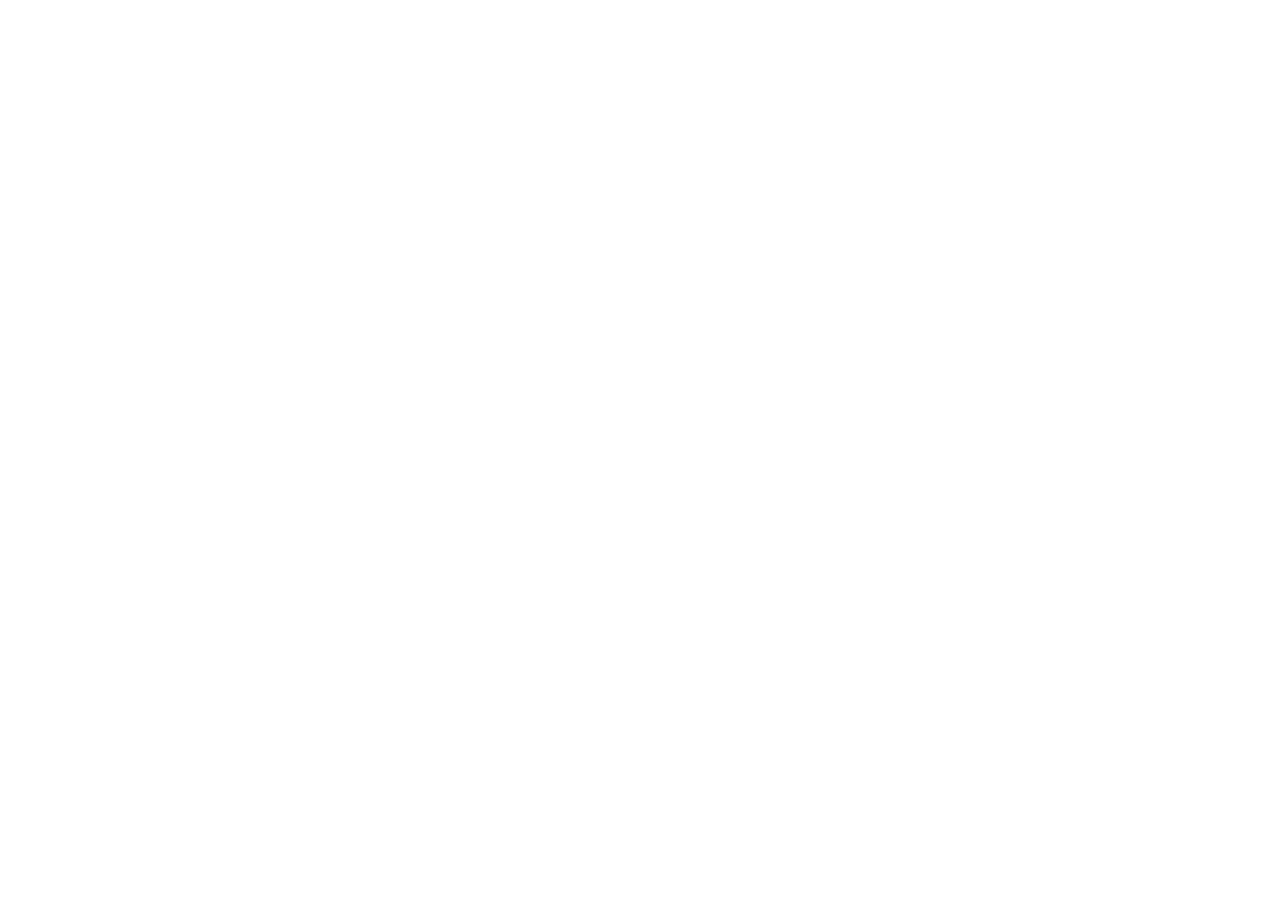
==== admin/index.html @ f62ec7f1 "Add files via upload" ====
<!doctype html>
<html lang="zh-CN">
  <head>
    <meta charset="utf-8">
    <meta name="viewport" content="width=device-width, initial-scale=1">
    <title>内容后台 | 妹姐的DELF B2超级攻略</title>
    <script src="https://identity.netlify.com/v1/netlify-identity-widget.js"></script>
  </head>
  <body>
    <script src="https://unpkg.com/decap-cms@^3.8.0/dist/decap-cms.js"></script>
  </body>
</html>
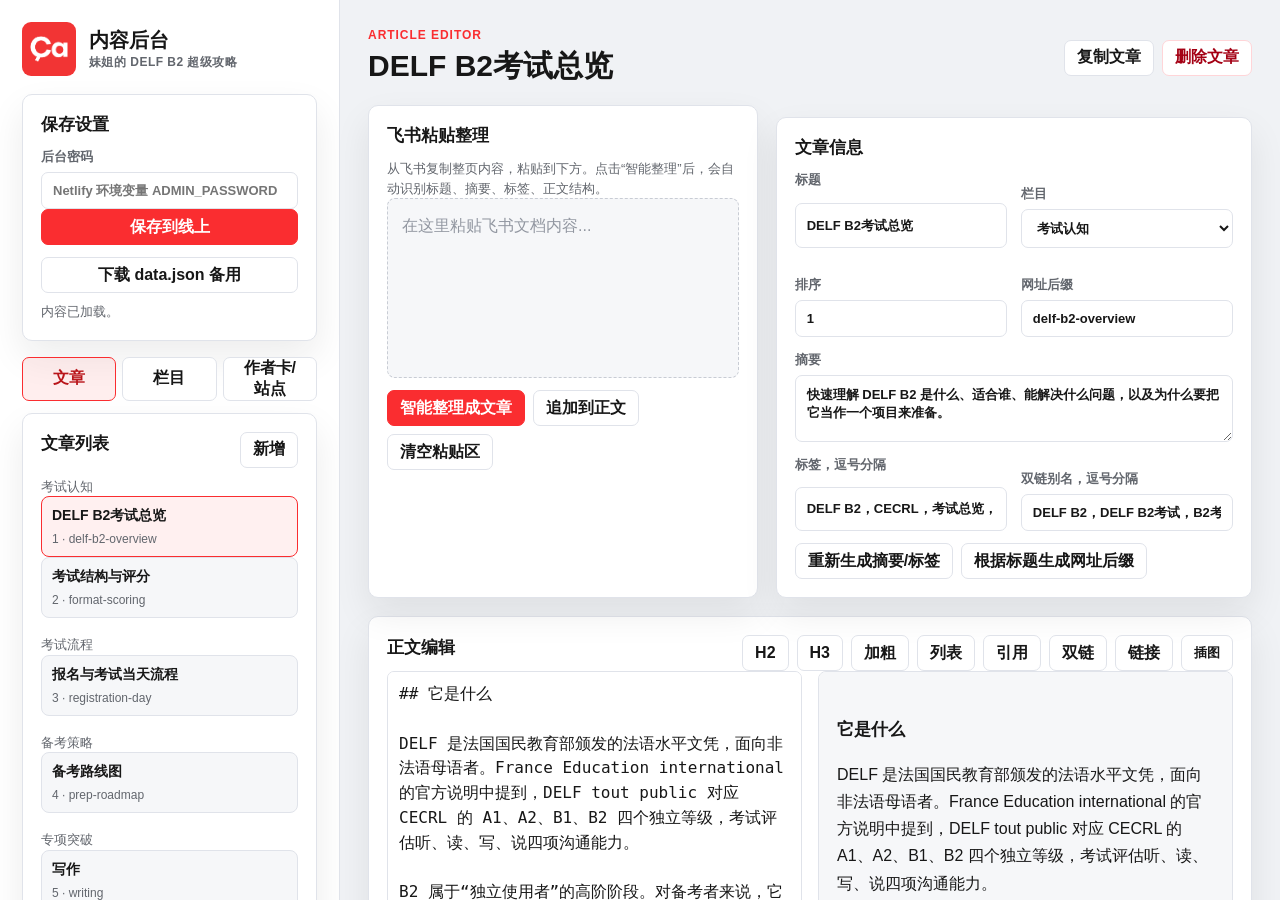
==== commit 6fcd5d40: "Add files via upload" ====
--- a/admin/index.html
+++ b/admin/index.html
@@ -3,10 +3,203 @@
   <head>
     <meta charset="utf-8">
     <meta name="viewport" content="width=device-width, initial-scale=1">
-    <title>内容后台 | 妹姐的DELF B2超级攻略</title>
-    <script src="https://identity.netlify.com/v1/netlify-identity-widget.js"></script>
+    <title>自定义内容后台 | 妹姐的DELF B2超级攻略</title>
+    <link rel="stylesheet" href="admin.css">
   </head>
   <body>
-    <script src="https://unpkg.com/decap-cms@^3.8.0/dist/decap-cms.js"></script>
+    <div class="admin-shell">
+      <aside class="admin-sidebar">
+        <div class="admin-brand">
+          <img id="adminLogo" src="../assets/brand/meijie-logo.png" alt="logo">
+          <div>
+            <strong>内容后台</strong>
+            <span>妹姐的 DELF B2 超级攻略</span>
+          </div>
+        </div>
+
+        <section class="panel connection-panel">
+          <h2>保存设置</h2>
+          <label>
+            后台密码
+            <input id="adminPassword" type="password" placeholder="Netlify 环境变量 ADMIN_PASSWORD">
+          </label>
+          <button class="primary full" id="saveAllButton" type="button">保存到线上</button>
+          <button class="ghost full" id="downloadButton" type="button">下载 data.json 备用</button>
+          <p id="saveStatus" class="hint">本地预览时无法直接写回 GitHub；线上部署后可保存。</p>
+        </section>
+
+        <nav class="admin-tabs" aria-label="后台模块">
+          <button class="tab active" type="button" data-tab="articles">文章</button>
+          <button class="tab" type="button" data-tab="categories">栏目</button>
+          <button class="tab" type="button" data-tab="site">作者卡/站点</button>
+        </nav>
+
+        <section class="panel article-list-panel">
+          <div class="section-head">
+            <h2>文章列表</h2>
+            <button id="newArticleButton" type="button">新增</button>
+          </div>
+          <div id="articleList" class="article-list"></div>
+        </section>
+      </aside>
+
+      <main class="admin-main">
+        <section class="workspace active" id="workspace-articles">
+          <div class="workspace-head">
+            <div>
+              <p class="eyebrow">Article Editor</p>
+              <h1 id="editorTitle">文章编辑</h1>
+            </div>
+            <div class="head-actions">
+              <button id="duplicateArticleButton" type="button">复制文章</button>
+              <button class="danger" id="deleteArticleButton" type="button">删除文章</button>
+            </div>
+          </div>
+
+          <div class="editor-grid">
+            <section class="panel">
+              <h2>飞书粘贴整理</h2>
+              <p class="hint">从飞书复制整页内容，粘贴到下方。点击“智能整理”后，会自动识别标题、摘要、标签、正文结构。</p>
+              <div id="pasteBox" class="paste-box" contenteditable="true" data-placeholder="在这里粘贴飞书文档内容..."></div>
+              <div class="inline-actions">
+                <button class="primary" id="parsePasteButton" type="button">智能整理成文章</button>
+                <button id="appendPasteButton" type="button">追加到正文</button>
+                <button id="clearPasteButton" type="button">清空粘贴区</button>
+              </div>
+            </section>
+
+            <section class="panel">
+              <h2>文章信息</h2>
+              <div class="form-grid">
+                <label>
+                  标题
+                  <input id="articleTitle" type="text">
+                </label>
+                <label>
+                  栏目
+                  <select id="articleCategory"></select>
+                </label>
+                <label>
+                  排序
+                  <input id="articleOrder" type="number" min="1">
+                </label>
+                <label>
+                  网址后缀
+                  <input id="articleSlug" type="text" placeholder="可自动生成">
+                </label>
+              </div>
+              <label>
+                摘要
+                <textarea id="articleSummary" rows="3" placeholder="可自动生成"></textarea>
+              </label>
+              <div class="form-grid">
+                <label>
+                  标签，逗号分隔
+                  <input id="articleTags" type="text">
+                </label>
+                <label>
+                  双链别名，逗号分隔
+                  <input id="articleAliases" type="text">
+                </label>
+              </div>
+              <div class="inline-actions">
+                <button id="regenMetaButton" type="button">重新生成摘要/标签</button>
+                <button id="slugifyButton" type="button">根据标题生成网址后缀</button>
+              </div>
+            </section>
+          </div>
+
+          <section class="panel">
+            <div class="section-head">
+              <h2>正文编辑</h2>
+              <div class="toolbar">
+                <button type="button" data-insert="## ">H2</button>
+                <button type="button" data-insert="### ">H3</button>
+                <button type="button" data-wrap="**">加粗</button>
+                <button type="button" data-line="- ">列表</button>
+                <button type="button" data-line="> ">引用</button>
+                <button type="button" id="wikiButton">双链</button>
+                <button type="button" id="linkButton">链接</button>
+                <label class="file-button">
+                  插图
+                  <input id="imageInput" type="file" accept="image/*">
+                </label>
+              </div>
+            </div>
+            <div class="body-grid">
+              <textarea id="articleBody" rows="24" spellcheck="false"></textarea>
+              <article id="articlePreview" class="preview"></article>
+            </div>
+          </section>
+        </section>
+
+        <section class="workspace" id="workspace-categories">
+          <div class="workspace-head">
+            <div>
+              <p class="eyebrow">Categories</p>
+              <h1>栏目管理</h1>
+            </div>
+            <button class="primary" id="newCategoryButton" type="button">新增栏目</button>
+          </div>
+          <p class="hint">可拖动排序，也可以直接改排序数字。文章编辑页里的栏目下拉会自动跟随这里。</p>
+          <div id="categoryList" class="sortable-list"></div>
+        </section>
+
+        <section class="workspace" id="workspace-site">
+          <div class="workspace-head">
+            <div>
+              <p class="eyebrow">Site & Author</p>
+              <h1>作者卡和站点信息</h1>
+            </div>
+          </div>
+          <div class="editor-grid">
+            <section class="panel">
+              <h2>站点</h2>
+              <label>
+                网站标题
+                <input id="siteTitle" type="text">
+              </label>
+              <label>
+                副标题
+                <input id="siteSubtitle" type="text">
+              </label>
+              <label>
+                搜索框提示
+                <input id="siteSearchPlaceholder" type="text">
+              </label>
+              <label>
+                Logo 路径
+                <input id="siteLogo" type="text">
+              </label>
+            </section>
+            <section class="panel">
+              <h2>作者卡</h2>
+              <label>
+                作者姓名
+                <input id="authorName" type="text">
+              </label>
+              <label>
+                头像路径
+                <input id="authorAvatar" type="text">
+              </label>
+              <label>
+                简介，每行一条
+                <textarea id="authorBio" rows="4"></textarea>
+              </label>
+              <label>
+                微信号
+                <input id="authorWechatId" type="text">
+              </label>
+              <label>
+                微信二维码路径
+                <input id="authorWechatQr" type="text">
+              </label>
+            </section>
+          </div>
+        </section>
+      </main>
+    </div>
+
+    <script src="admin.js"></script>
   </body>
 </html>
--- a/admin/admin.css
+++ b/admin/admin.css
@@ -0,0 +1,414 @@
+:root {
+  --accent: #fa2d30;
+  --accent-dark: #b9151a;
+  --ink: #171717;
+  --muted: #62666d;
+  --line: #e0e3ea;
+  --soft: #f6f7f9;
+  --white: #fff;
+  --danger: #a40014;
+  --shadow: 0 16px 36px rgba(24, 24, 24, 0.08);
+}
+
+* {
+  box-sizing: border-box;
+}
+
+body {
+  margin: 0;
+  color: var(--ink);
+  background: #f0f2f5;
+  font-family: -apple-system, BlinkMacSystemFont, "Segoe UI", "PingFang SC", "Microsoft YaHei", sans-serif;
+}
+
+button,
+input,
+textarea,
+select {
+  font: inherit;
+}
+
+button {
+  border: 1px solid var(--line);
+  border-radius: 7px;
+  background: var(--white);
+  color: var(--ink);
+  cursor: pointer;
+  font-weight: 700;
+  min-height: 36px;
+  padding: 0 12px;
+}
+
+button:hover {
+  border-color: var(--accent);
+  color: var(--accent-dark);
+}
+
+button.primary {
+  border-color: var(--accent);
+  background: var(--accent);
+  color: var(--white);
+}
+
+button.ghost {
+  background: transparent;
+}
+
+button.danger {
+  border-color: #ffd5d8;
+  color: var(--danger);
+}
+
+button.full {
+  width: 100%;
+}
+
+input,
+textarea,
+select {
+  width: 100%;
+  border: 1px solid var(--line);
+  border-radius: 7px;
+  background: var(--white);
+  color: var(--ink);
+  outline: none;
+  padding: 10px 11px;
+}
+
+textarea {
+  resize: vertical;
+}
+
+label {
+  display: grid;
+  gap: 6px;
+  color: var(--muted);
+  font-size: 13px;
+  font-weight: 700;
+}
+
+label + label,
+.form-grid + label,
+label + .form-grid {
+  margin-top: 14px;
+}
+
+.admin-shell {
+  display: grid;
+  grid-template-columns: 340px minmax(0, 1fr);
+  min-height: 100vh;
+}
+
+.admin-sidebar {
+  height: 100vh;
+  overflow: auto;
+  border-right: 1px solid var(--line);
+  background: var(--white);
+  padding: 22px;
+}
+
+.admin-main {
+  height: 100vh;
+  overflow: auto;
+  padding: 28px;
+}
+
+.admin-brand {
+  display: flex;
+  gap: 13px;
+  align-items: center;
+  margin-bottom: 18px;
+}
+
+.admin-brand img {
+  width: 54px;
+  height: 54px;
+  border-radius: 9px;
+  object-fit: cover;
+}
+
+.admin-brand strong,
+.admin-brand span {
+  display: block;
+}
+
+.admin-brand strong {
+  font-size: 20px;
+}
+
+.admin-brand span {
+  color: var(--muted);
+  font-size: 12px;
+  font-weight: 800;
+  letter-spacing: 0.04em;
+  text-transform: uppercase;
+}
+
+.panel {
+  border: 1px solid var(--line);
+  border-radius: 10px;
+  background: var(--white);
+  box-shadow: var(--shadow);
+  padding: 18px;
+}
+
+.panel + .panel,
+.admin-tabs + .panel,
+.connection-panel button + button {
+  margin-top: 12px;
+}
+
+.panel h2 {
+  margin: 0 0 12px;
+  font-size: 17px;
+}
+
+.hint {
+  margin: 9px 0 0;
+  color: var(--muted);
+  font-size: 13px;
+  line-height: 1.5;
+}
+
+.admin-tabs {
+  display: grid;
+  grid-template-columns: repeat(3, 1fr);
+  gap: 6px;
+  margin: 16px 0 12px;
+}
+
+.tab.active {
+  border-color: var(--accent);
+  background: rgba(250, 45, 48, 0.08);
+  color: var(--accent-dark);
+}
+
+.section-head,
+.workspace-head,
+.inline-actions,
+.head-actions,
+.toolbar {
+  display: flex;
+  align-items: center;
+  gap: 8px;
+}
+
+.section-head,
+.workspace-head {
+  justify-content: space-between;
+}
+
+.workspace-head {
+  margin-bottom: 18px;
+}
+
+.workspace-head h1 {
+  margin: 0;
+  font-size: 30px;
+}
+
+.eyebrow {
+  margin: 0 0 4px;
+  color: var(--accent);
+  font-size: 12px;
+  font-weight: 900;
+  letter-spacing: 0.08em;
+  text-transform: uppercase;
+}
+
+.workspace {
+  display: none;
+}
+
+.workspace.active {
+  display: block;
+}
+
+.article-list {
+  display: grid;
+  gap: 8px;
+}
+
+.article-item,
+.category-item {
+  display: grid;
+  gap: 7px;
+  border: 1px solid var(--line);
+  border-radius: 8px;
+  background: var(--soft);
+  padding: 10px;
+}
+
+.article-item {
+  cursor: pointer;
+}
+
+.article-item.active {
+  border-color: var(--accent);
+  background: rgba(250, 45, 48, 0.07);
+}
+
+.article-item strong {
+  font-size: 14px;
+}
+
+.article-item span,
+.category-item span {
+  color: var(--muted);
+  font-size: 12px;
+}
+
+.editor-grid {
+  display: grid;
+  grid-template-columns: minmax(280px, 0.9fr) minmax(360px, 1.1fr);
+  gap: 18px;
+  margin-bottom: 18px;
+}
+
+.form-grid {
+  display: grid;
+  grid-template-columns: repeat(2, minmax(0, 1fr));
+  gap: 14px;
+}
+
+.paste-box {
+  min-height: 180px;
+  max-height: 360px;
+  overflow: auto;
+  border: 1px dashed #c8ccd4;
+  border-radius: 8px;
+  background: var(--soft);
+  padding: 14px;
+  line-height: 1.65;
+}
+
+.paste-box:empty::before {
+  content: attr(data-placeholder);
+  color: #9297a1;
+}
+
+.inline-actions {
+  flex-wrap: wrap;
+  margin-top: 12px;
+}
+
+.toolbar {
+  flex-wrap: wrap;
+  justify-content: flex-end;
+}
+
+.file-button {
+  display: inline-grid;
+  place-items: center;
+  min-height: 36px;
+  padding: 0 12px;
+  border: 1px solid var(--line);
+  border-radius: 7px;
+  background: var(--white);
+  color: var(--ink);
+  cursor: pointer;
+}
+
+.file-button input {
+  display: none;
+}
+
+.body-grid {
+  display: grid;
+  grid-template-columns: minmax(0, 1fr) minmax(0, 1fr);
+  gap: 16px;
+}
+
+#articleBody {
+  min-height: 560px;
+  font-family: ui-monospace, SFMono-Regular, Menlo, Monaco, Consolas, monospace;
+  line-height: 1.55;
+}
+
+.preview {
+  min-height: 560px;
+  max-height: 760px;
+  overflow: auto;
+  border: 1px solid var(--line);
+  border-radius: 8px;
+  background: var(--soft);
+  padding: 18px;
+  line-height: 1.7;
+}
+
+.preview h2 {
+  margin-top: 26px;
+}
+
+.preview blockquote {
+  margin: 18px 0;
+  padding: 10px 14px;
+  border-left: 3px solid var(--accent);
+  background: #fff;
+  color: #30343a;
+}
+
+.preview img {
+  max-width: 100%;
+  border-radius: 8px;
+}
+
+.preview table {
+  width: 100%;
+  margin: 18px 0;
+  border-collapse: collapse;
+  font-size: 13px;
+}
+
+.preview th,
+.preview td {
+  padding: 8px 10px;
+  border: 1px solid var(--line);
+  vertical-align: top;
+}
+
+.preview th {
+  background: #fff;
+  color: var(--accent-dark);
+  text-align: left;
+}
+
+.sortable-list {
+  display: grid;
+  gap: 10px;
+}
+
+.category-item {
+  grid-template-columns: 28px minmax(180px, 1fr) 110px auto;
+  align-items: center;
+}
+
+.drag-handle {
+  color: var(--muted);
+  cursor: grab;
+  font-weight: 900;
+  text-align: center;
+}
+
+.category-item.dragging,
+.article-item.dragging {
+  opacity: 0.45;
+}
+
+@media (max-width: 980px) {
+  .admin-shell,
+  .editor-grid,
+  .body-grid {
+    display: block;
+  }
+
+  .admin-sidebar,
+  .admin-main {
+    height: auto;
+  }
+
+  .editor-grid > *,
+  .body-grid > * {
+    margin-bottom: 16px;
+  }
+}
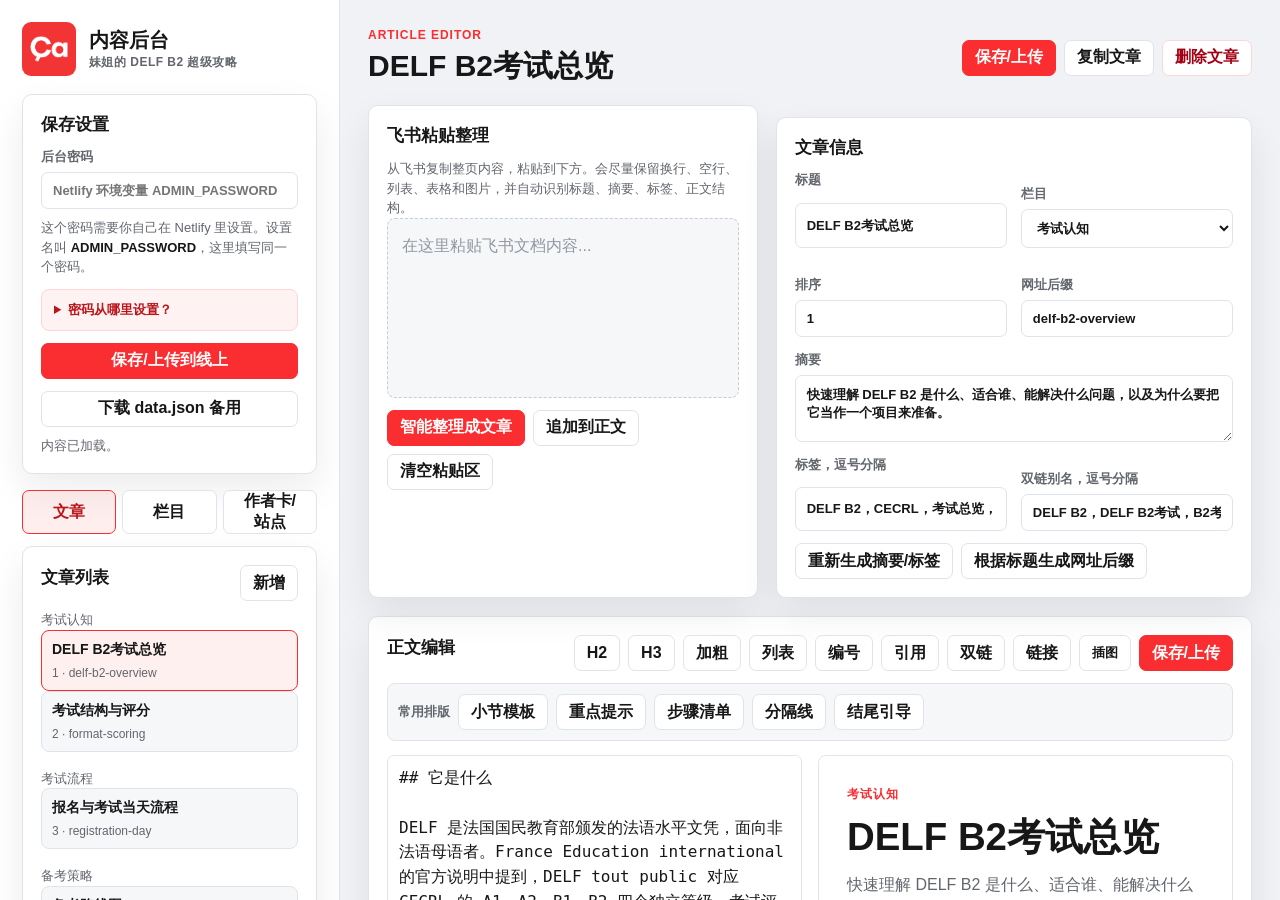
==== commit dbd2d13a: "Add files via upload" ====
--- a/admin/index.html
+++ b/admin/index.html
@@ -23,9 +23,15 @@
             后台密码
             <input id="adminPassword" type="password" placeholder="Netlify 环境变量 ADMIN_PASSWORD">
           </label>
-          <button class="primary full" id="saveAllButton" type="button">保存到线上</button>
+          <p class="hint">这个密码需要你自己在 Netlify 里设置。设置名叫 <strong>ADMIN_PASSWORD</strong>，这里填写同一个密码。</p>
+          <details class="setup-help">
+            <summary>密码从哪里设置？</summary>
+            <p>进入 Netlify 项目后，找到 Site configuration → Environment variables，新增 <strong>ADMIN_PASSWORD</strong>。它不是邮箱密码，也不是 GitHub 密码。</p>
+            <p>同时还需要配置 <strong>GITHUB_TOKEN</strong>、<strong>GITHUB_REPO</strong>、<strong>GITHUB_BRANCH</strong>，保存按钮才能把内容写回 GitHub。</p>
+          </details>
+          <button class="primary full" id="saveAllButton" type="button">保存/上传到线上</button>
           <button class="ghost full" id="downloadButton" type="button">下载 data.json 备用</button>
-          <p id="saveStatus" class="hint">本地预览时无法直接写回 GitHub；线上部署后可保存。</p>
+          <p id="saveStatus" class="hint">线上 /admin/ 可以保存到 GitHub；本机预览建议先下载 data.json 备用。</p>
         </section>
 
         <nav class="admin-tabs" aria-label="后台模块">
@@ -51,6 +57,7 @@
               <h1 id="editorTitle">文章编辑</h1>
             </div>
             <div class="head-actions">
+              <button class="primary" id="saveTopButton" type="button">保存/上传</button>
               <button id="duplicateArticleButton" type="button">复制文章</button>
               <button class="danger" id="deleteArticleButton" type="button">删除文章</button>
             </div>
@@ -59,7 +66,7 @@
           <div class="editor-grid">
             <section class="panel">
               <h2>飞书粘贴整理</h2>
-              <p class="hint">从飞书复制整页内容，粘贴到下方。点击“智能整理”后，会自动识别标题、摘要、标签、正文结构。</p>
+              <p class="hint">从飞书复制整页内容，粘贴到下方。会尽量保留换行、空行、列表、表格和图片，并自动识别标题、摘要、标签、正文结构。</p>
               <div id="pasteBox" class="paste-box" contenteditable="true" data-placeholder="在这里粘贴飞书文档内容..."></div>
               <div class="inline-actions">
                 <button class="primary" id="parsePasteButton" type="button">智能整理成文章</button>
@@ -117,6 +124,7 @@
                 <button type="button" data-insert="### ">H3</button>
                 <button type="button" data-wrap="**">加粗</button>
                 <button type="button" data-line="- ">列表</button>
+                <button type="button" data-line="1. ">编号</button>
                 <button type="button" data-line="> ">引用</button>
                 <button type="button" id="wikiButton">双链</button>
                 <button type="button" id="linkButton">链接</button>
@@ -124,7 +132,16 @@
                   插图
                   <input id="imageInput" type="file" accept="image/*">
                 </label>
-              </div>
+                <button class="primary" id="saveBodyButton" type="button">保存/上传</button>
+              </div>
+            </div>
+            <div class="template-toolbar" aria-label="常用排版模板">
+              <span>常用排版</span>
+              <button type="button" data-template="section">小节模板</button>
+              <button type="button" data-template="tip">重点提示</button>
+              <button type="button" data-template="steps">步骤清单</button>
+              <button type="button" data-template="divider">分隔线</button>
+              <button type="button" data-template="wechat">结尾引导</button>
             </div>
             <div class="body-grid">
               <textarea id="articleBody" rows="24" spellcheck="false"></textarea>
--- a/admin/admin.css
+++ b/admin/admin.css
@@ -50,6 +50,11 @@
   color: var(--white);
 }
 
+button:disabled {
+  cursor: wait;
+  opacity: 0.62;
+}
+
 button.ghost {
   background: transparent;
 }
@@ -73,6 +78,11 @@
   color: var(--ink);
   outline: none;
   padding: 10px 11px;
+}
+
+input.needs-attention {
+  border-color: var(--accent);
+  box-shadow: 0 0 0 3px rgba(250, 45, 48, 0.13);
 }
 
 textarea {
@@ -168,6 +178,31 @@
   color: var(--muted);
   font-size: 13px;
   line-height: 1.5;
+}
+
+.hint strong {
+  color: var(--ink);
+}
+
+.setup-help {
+  margin: 12px 0;
+  border: 1px solid #ffd5d8;
+  border-radius: 8px;
+  background: rgba(250, 45, 48, 0.06);
+  padding: 10px 12px;
+  color: var(--muted);
+  font-size: 13px;
+  line-height: 1.55;
+}
+
+.setup-help summary {
+  color: var(--accent-dark);
+  cursor: pointer;
+  font-weight: 800;
+}
+
+.setup-help p {
+  margin: 8px 0 0;
 }
 
 .admin-tabs {
@@ -297,6 +332,24 @@
   justify-content: flex-end;
 }
 
+.template-toolbar {
+  display: flex;
+  flex-wrap: wrap;
+  align-items: center;
+  gap: 8px;
+  margin: 12px 0 14px;
+  padding: 10px;
+  border: 1px solid var(--line);
+  border-radius: 8px;
+  background: var(--soft);
+}
+
+.template-toolbar span {
+  color: var(--muted);
+  font-size: 13px;
+  font-weight: 800;
+}
+
 .file-button {
   display: inline-grid;
   place-items: center;
@@ -331,46 +384,176 @@
   overflow: auto;
   border: 1px solid var(--line);
   border-radius: 8px;
+  background: var(--white);
+  padding: 28px;
+  line-height: 1.8;
+}
+
+.preview .article-header {
+  margin-bottom: 22px;
+  padding-bottom: 18px;
+  border-bottom: 1px solid var(--line);
+}
+
+.preview .article-header h1 {
+  margin: 0;
+  color: var(--ink);
+  font-size: clamp(26px, 3vw, 40px);
+  line-height: 1.18;
+}
+
+.preview .eyebrow {
+  margin-bottom: 8px;
+}
+
+.preview .summary {
+  margin: 12px 0 0;
+  color: var(--muted);
+  font-size: 16px;
+  line-height: 1.75;
+}
+
+.preview .meta {
+  display: flex;
+  flex-wrap: wrap;
+  gap: 8px;
+  margin-top: 12px;
+  color: var(--muted);
+  font-size: 13px;
+}
+
+.preview .tag-row {
+  display: flex;
+  flex-wrap: wrap;
+  gap: 8px;
+  margin-top: 14px;
+}
+
+.preview .tag {
+  border: 1px solid rgba(250, 45, 48, 0.25);
+  border-radius: 999px;
+  background: rgba(250, 45, 48, 0.07);
+  color: var(--accent-dark);
+  font-size: 12px;
+  font-weight: 800;
+  padding: 4px 9px;
+}
+
+.preview .article-toc {
+  display: grid;
+  gap: 8px;
+  margin: 0 0 24px;
+  padding: 14px 16px;
+  border-left: 4px solid var(--accent);
   background: var(--soft);
-  padding: 18px;
-  line-height: 1.7;
-}
-
-.preview h2 {
-  margin-top: 26px;
-}
-
-.preview blockquote {
-  margin: 18px 0;
-  padding: 10px 14px;
-  border-left: 3px solid var(--accent);
-  background: #fff;
+}
+
+.preview .article-toc strong {
+  color: var(--accent-dark);
+  font-size: 15px;
+}
+
+.preview .article-toc a {
+  color: var(--ink);
+  font-size: 14px;
+  text-decoration: none;
+}
+
+.preview .article-toc a.level-3 {
+  padding-left: 14px;
+  color: var(--muted);
+}
+
+.preview .article-body {
+  color: #25272b;
+  font-size: 16px;
+}
+
+.preview .article-body h2 {
+  margin: 34px 0 12px;
+  color: var(--accent-dark);
+  font-size: 24px;
+  line-height: 1.3;
+}
+
+.preview .article-body h3 {
+  margin: 26px 0 10px;
+  font-size: 19px;
+  line-height: 1.35;
+}
+
+.preview .article-body p {
+  margin: 13px 0;
+}
+
+.preview .article-body ul,
+.preview .article-body ol {
+  padding-left: 1.35em;
+}
+
+.preview .article-body li {
+  margin: 7px 0;
+}
+
+.preview .article-body blockquote {
+  margin: 20px 0;
+  padding: 12px 16px;
+  border-left: 4px solid var(--accent);
+  background: var(--soft);
   color: #30343a;
 }
 
-.preview img {
+.preview .article-body img,
+.preview .article-body video {
   max-width: 100%;
   border-radius: 8px;
 }
 
-.preview table {
+.preview .article-body audio {
+  width: 100%;
+}
+
+.preview .article-body figure {
+  margin: 22px 0;
+}
+
+.preview .article-body figcaption {
+  margin-top: 8px;
+  color: var(--muted);
+  font-size: 13px;
+  text-align: center;
+}
+
+.preview .article-body hr {
+  height: 1px;
+  margin: 30px 0;
+  border: 0;
+  background: var(--line);
+}
+
+.preview .article-body table {
   width: 100%;
   margin: 18px 0;
   border-collapse: collapse;
   font-size: 13px;
 }
 
-.preview th,
-.preview td {
+.preview .article-body th,
+.preview .article-body td {
   padding: 8px 10px;
   border: 1px solid var(--line);
   vertical-align: top;
 }
 
-.preview th {
-  background: #fff;
+.preview .article-body th {
+  background: var(--soft);
   color: var(--accent-dark);
   text-align: left;
+}
+
+.preview .wiki-link {
+  color: var(--accent-dark);
+  font-weight: 800;
 }
 
 .sortable-list {
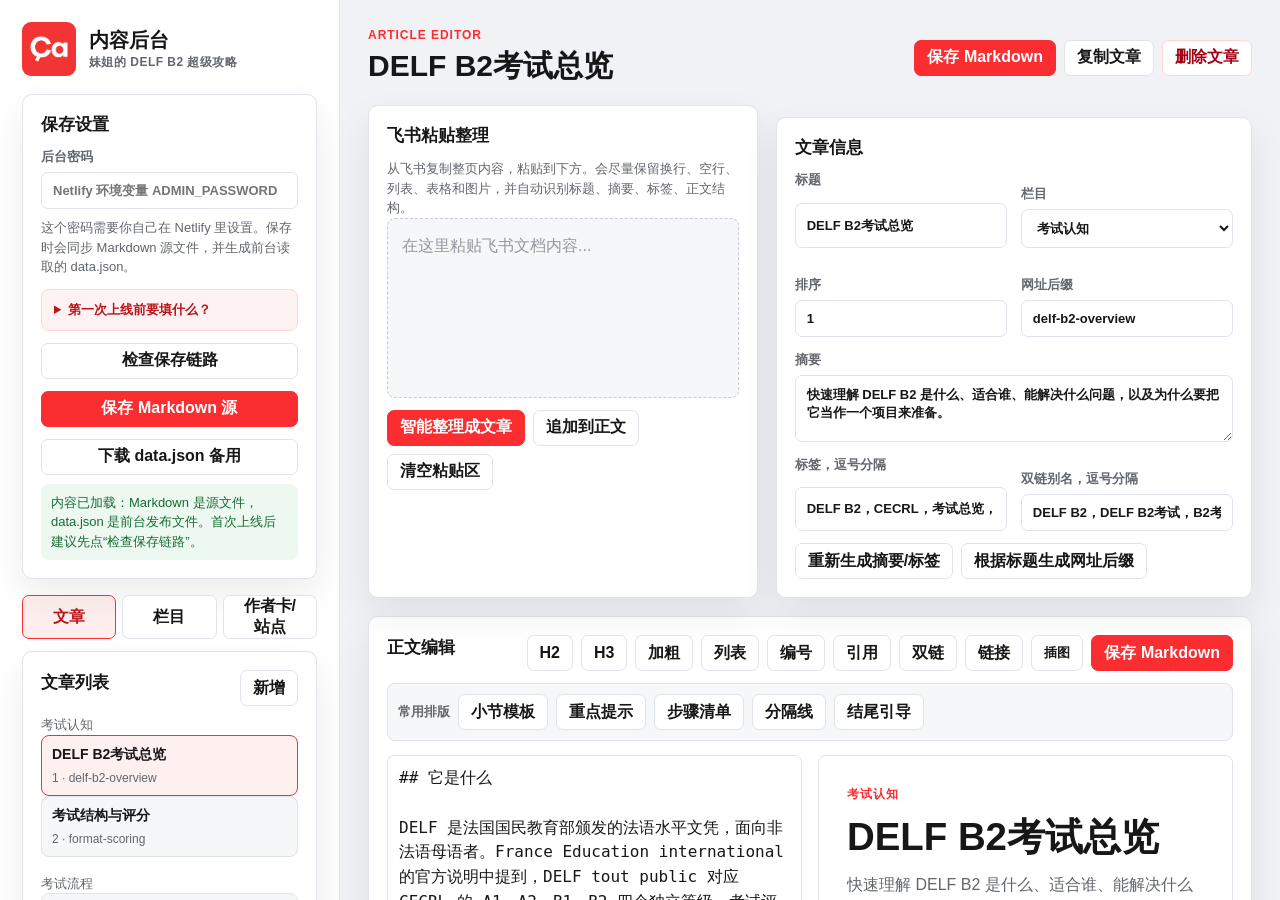
==== commit adbc9fa6: "Add files via upload" ====
--- a/admin/index.html
+++ b/admin/index.html
@@ -23,15 +23,18 @@
             后台密码
             <input id="adminPassword" type="password" placeholder="Netlify 环境变量 ADMIN_PASSWORD">
           </label>
-          <p class="hint">这个密码需要你自己在 Netlify 里设置。设置名叫 <strong>ADMIN_PASSWORD</strong>，这里填写同一个密码。</p>
+          <p class="hint">这个密码需要你自己在 Netlify 里设置。保存时会同步 Markdown 源文件，并生成前台读取的 data.json。</p>
           <details class="setup-help">
-            <summary>密码从哪里设置？</summary>
-            <p>进入 Netlify 项目后，找到 Site configuration → Environment variables，新增 <strong>ADMIN_PASSWORD</strong>。它不是邮箱密码，也不是 GitHub 密码。</p>
-            <p>同时还需要配置 <strong>GITHUB_TOKEN</strong>、<strong>GITHUB_REPO</strong>、<strong>GITHUB_BRANCH</strong>，保存按钮才能把内容写回 GitHub。</p>
+            <summary>第一次上线前要填什么？</summary>
+            <p>进入 Netlify 项目后，找到 Site configuration → Environment variables，新增 <strong>ADMIN_PASSWORD</strong>、<strong>GITHUB_TOKEN</strong>、<strong>GITHUB_REPO</strong>、<strong>GITHUB_BRANCH</strong>。</p>
+            <p><strong>ADMIN_PASSWORD</strong> 是你自己设置的后台密码，不是邮箱密码，也不是 GitHub 密码。<strong>GITHUB_REPO</strong> 只填“用户名/仓库名”，不要填完整网址。</p>
+            <p>首次部署保护默认开启：保存前必须先在目标仓库找到 <strong>content/data.json</strong>，避免误写到空仓库或错仓库。保存成功后会同步 Markdown 源文件、<strong>content/site.json</strong> 和生成 JSON。</p>
           </details>
-          <button class="primary full" id="saveAllButton" type="button">保存/上传到线上</button>
+          <button class="ghost full" id="checkSetupButton" type="button">检查保存链路</button>
+          <button class="primary full" id="saveAllButton" type="button">保存 Markdown 源</button>
           <button class="ghost full" id="downloadButton" type="button">下载 data.json 备用</button>
-          <p id="saveStatus" class="hint">线上 /admin/ 可以保存到 GitHub；本机预览建议先下载 data.json 备用。</p>
+          <div id="setupReport" class="setup-report" hidden></div>
+          <p id="saveStatus" class="hint status-message">线上 /admin/ 可以保存到 GitHub；首次上线后先点“检查保存链路”。本机写 Markdown 后运行构建脚本即可同步前台数据。</p>
         </section>
 
         <nav class="admin-tabs" aria-label="后台模块">
@@ -57,7 +60,7 @@
               <h1 id="editorTitle">文章编辑</h1>
             </div>
             <div class="head-actions">
-              <button class="primary" id="saveTopButton" type="button">保存/上传</button>
+              <button class="primary" id="saveTopButton" type="button">保存 Markdown</button>
               <button id="duplicateArticleButton" type="button">复制文章</button>
               <button class="danger" id="deleteArticleButton" type="button">删除文章</button>
             </div>
@@ -130,9 +133,9 @@
                 <button type="button" id="linkButton">链接</button>
                 <label class="file-button">
                   插图
-                  <input id="imageInput" type="file" accept="image/*">
-                </label>
-                <button class="primary" id="saveBodyButton" type="button">保存/上传</button>
+                  <input id="imageInput" type="file" accept="image/jpeg,image/png,image/gif,image/webp">
+                </label>
+                <button class="primary" id="saveBodyButton" type="button">保存 Markdown</button>
               </div>
             </div>
             <div class="template-toolbar" aria-label="常用排版模板">
--- a/admin/admin.css
+++ b/admin/admin.css
@@ -184,6 +184,30 @@
   color: var(--ink);
 }
 
+.status-message {
+  border-radius: 8px;
+  padding: 9px 10px;
+}
+
+.status-info {
+  background: var(--soft);
+}
+
+.status-ok {
+  background: #edf8f0;
+  color: #176b35;
+}
+
+.status-warn {
+  background: #fff7e6;
+  color: #7a4b00;
+}
+
+.status-error {
+  background: #fff0f1;
+  color: var(--danger);
+}
+
 .setup-help {
   margin: 12px 0;
   border: 1px solid #ffd5d8;
@@ -203,6 +227,81 @@
 
 .setup-help p {
   margin: 8px 0 0;
+}
+
+.setup-report {
+  display: grid;
+  gap: 8px;
+  margin-top: 12px;
+  border: 1px solid var(--line);
+  border-radius: 8px;
+  background: var(--soft);
+  padding: 10px;
+  font-size: 13px;
+  line-height: 1.45;
+}
+
+.setup-report[hidden] {
+  display: none;
+}
+
+.setup-report > strong {
+  font-size: 14px;
+}
+
+.setup-report p {
+  margin: 0;
+  color: var(--muted);
+}
+
+.setup-report ul {
+  display: grid;
+  gap: 8px;
+  margin: 0;
+  padding: 0;
+  list-style: none;
+}
+
+.setup-report li {
+  display: grid;
+  grid-template-columns: 42px minmax(0, 1fr);
+  gap: 8px;
+  border-radius: 7px;
+  background: var(--white);
+  padding: 9px;
+}
+
+.setup-report li > span {
+  align-self: start;
+  border-radius: 999px;
+  padding: 2px 6px;
+  color: var(--white);
+  font-size: 11px;
+  font-weight: 900;
+  text-align: center;
+}
+
+.setup-report li.pass > span {
+  background: #218a45;
+}
+
+.setup-report li.warn > span {
+  background: #bd7600;
+}
+
+.setup-report li.fail > span {
+  background: var(--danger);
+}
+
+.setup-report li strong {
+  display: block;
+  margin-bottom: 3px;
+}
+
+.setup-report .fix {
+  margin-top: 4px;
+  color: var(--ink);
+  font-weight: 700;
 }
 
 .admin-tabs {
